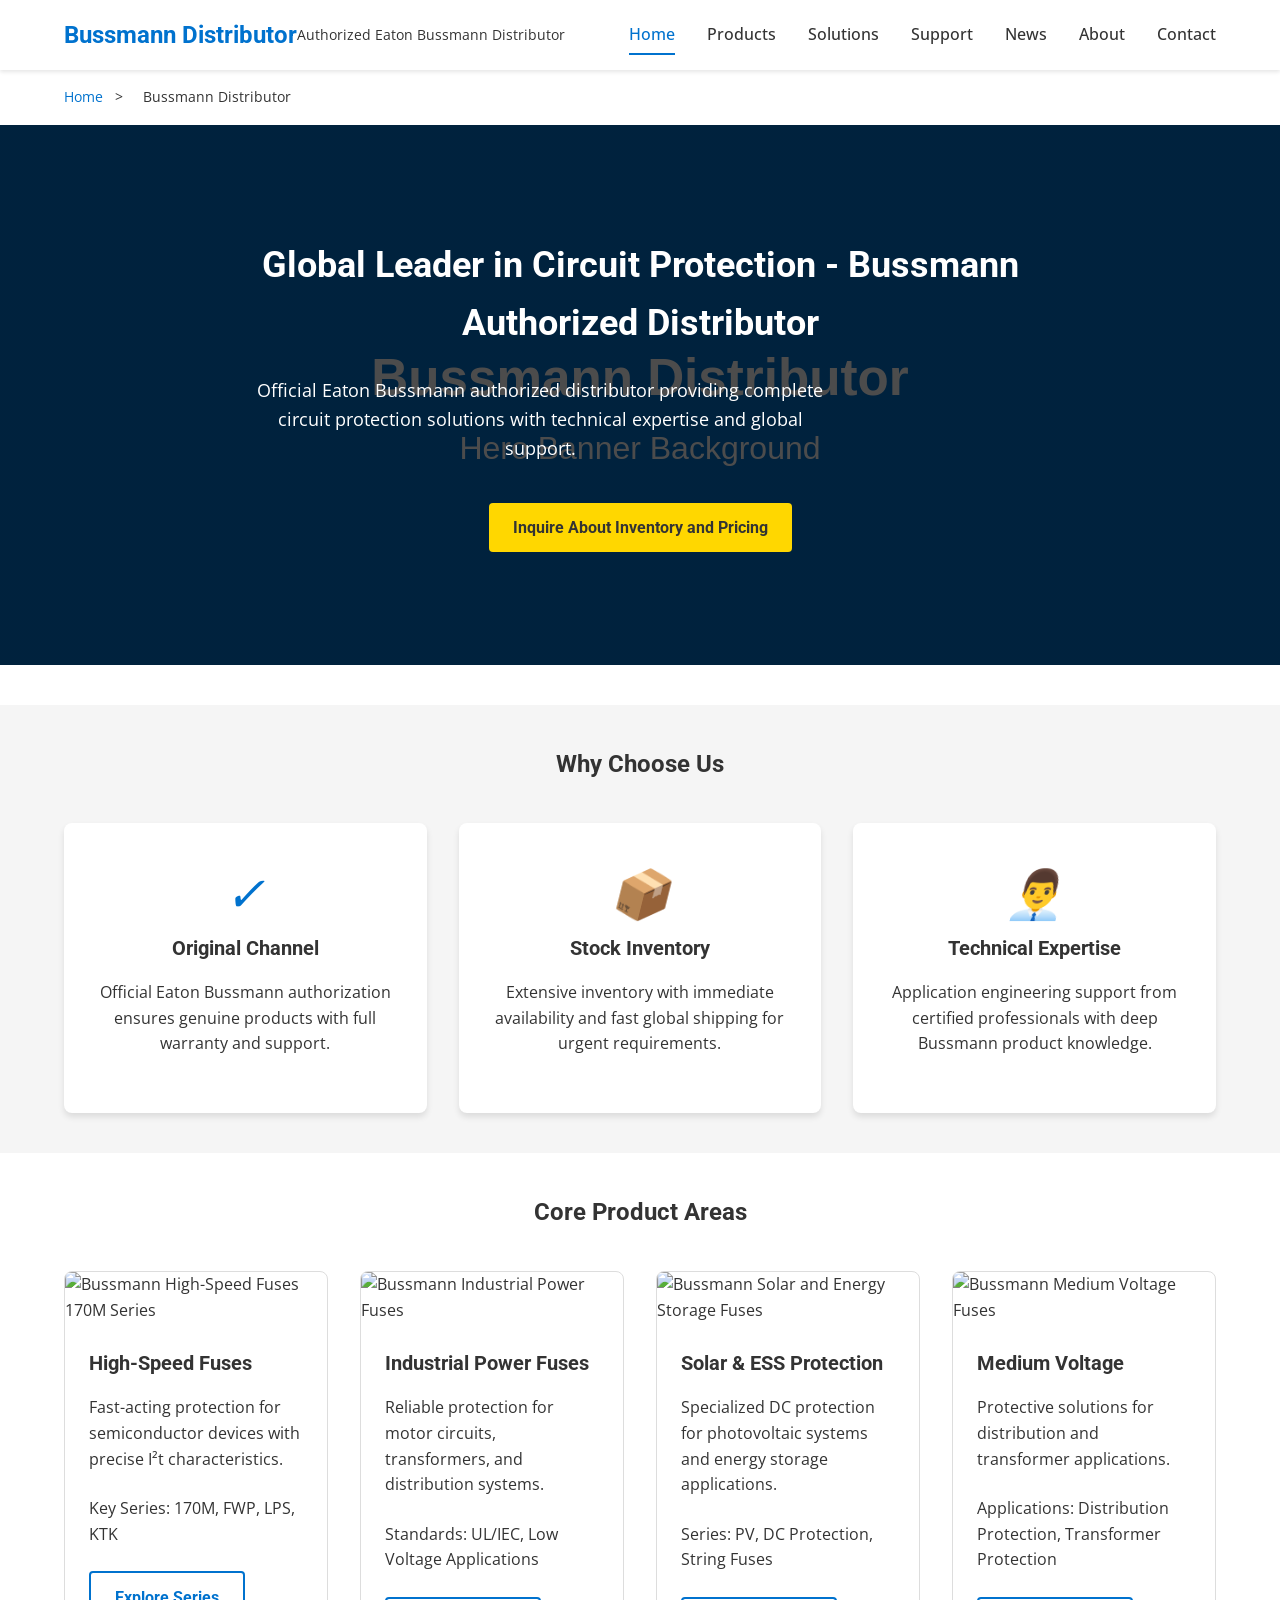
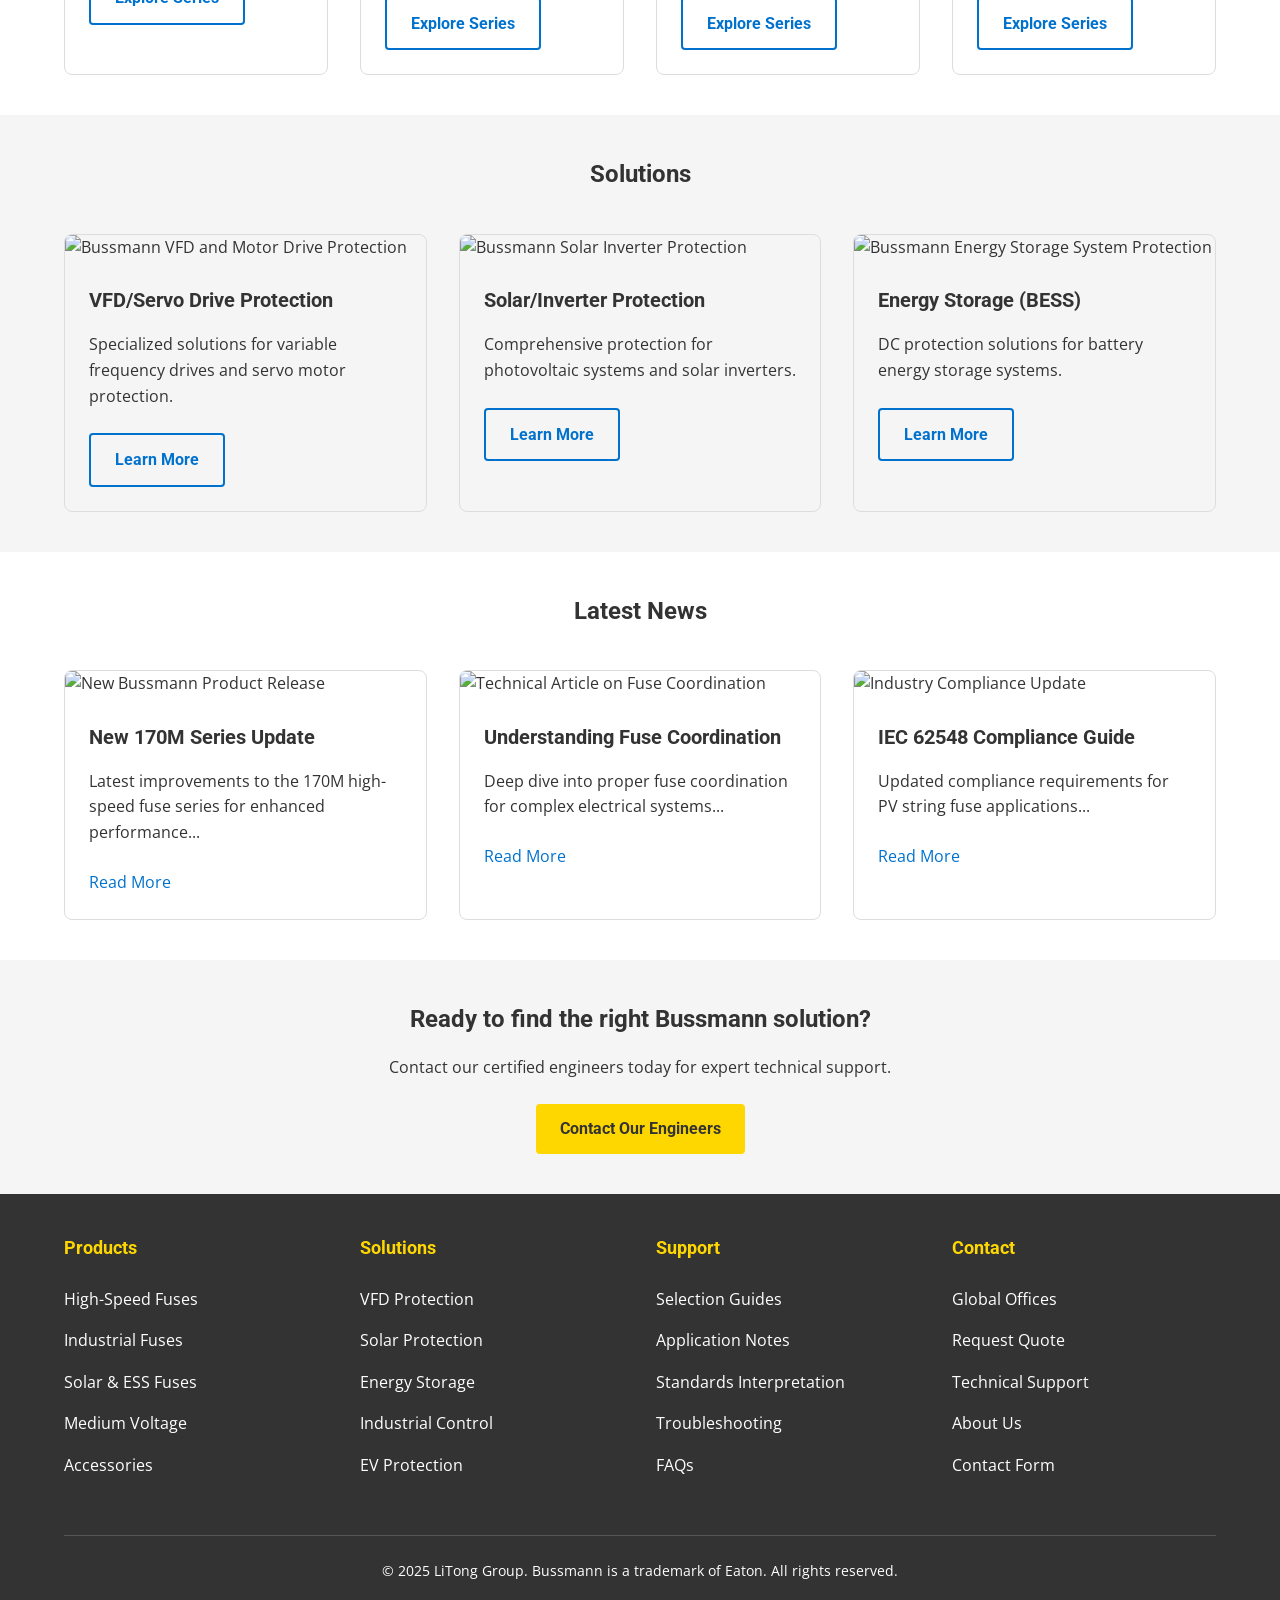
==== index.html @ 4d7b81b7 "Initial commit: Upload Bussmann fuse and circuit protection distributor website source files" ====
<!DOCTYPE html>
<html lang="en">
<head>
    <meta charset="UTF-8">
    <meta name="viewport" content="width=device-width, initial-scale=1.0">
    <title>Bussmann Distributor | Eaton Bussmann Authorized Agent | Circuit Protection Experts</title>
    <meta name="description" content="Official Eaton Bussmann authorized distributor. Full range of fuses, technical support, and application expertise. Global shipping available.">
    <meta name="keywords" content="bussmann distributor, Bussmann agent, Bussmann fuse distributor, Eaton Bussmann distributor, circuit protection">
    
    <!-- Schema Markup -->
    <script type="application/ld+json">
    {
      "@context": "https://schema.org",
      "@type": "Organization",
      "name": "LiTong Group",
      "alternateName": "Bussmann Distributor",
      "url": "https://bussmann.elec-distributor.com",
      "logo": "https://bussmann.elec-distributor.com/images/logo.png",
      "description": "Authorized Eaton Bussmann distributor specializing in circuit protection solutions",
      "email": "info@elec-distributor.com",
      "contactPoint": [{
        "@type": "ContactPoint",
        "telephone": "+852 12345678",
        "contactType": "customer service",
        "areaServed": "Worldwide",
        "availableLanguage": ["English"]
      }],
      "sameAs": [
        "https://www.linkedin.com/company/litong-group",
        "https://www.eaton.com"
      ],
      "address": [
        {
          "@type": "PostalAddress",
          "streetAddress": "5/F, Green 18, 7 Science Park East Avenue",
          "addressLocality": "Hong Kong Science Park, Shatin",
          "addressRegion": "HK",
          "postalCode": "",
          "addressCountry": "HK"
        }
      ],
      "foundingDate": "2005",
      "knowsAbout": ["circuit protection", "fuses", "electrical safety", "industrial automation", "energy storage", "solar inverters", "VFD protection"],
      "hasCredential": {
        "@type": "EducationalOccupationalCredential",
        "credentialCategory": "Eaton Bussmann Authorized Distributor",
        "recognizedBy": "Eaton Corporation"
      }
    }
    </script>
    
    <!-- Open Graph Tags -->
    <meta property="og:title" content="Bussmann Distributor | Eaton Bussmann Authorized Agent | Circuit Protection Experts">
    <meta property="og:description" content="Official Eaton Bussmann authorized distributor. Full range of fuses, technical support, and application expertise. Global shipping available.">
    <meta property="og:type" content="website">
    <meta property="og:url" content="https://bussmann.elec-distributor.com">
    <meta property="og:image" content="https://bussmann.elec-distributor.com/images/og-image.jpg">
    
    <!-- Twitter Card -->
    <meta name="twitter:card" content="summary_large_image">
    <meta name="twitter:title" content="Bussmann Distributor | Eaton Bussmann Authorized Agent">
    <meta name="twitter:description" content="Official Eaton Bussmann authorized distributor. Full range of fuses, technical support, and application expertise.">
    
    <!-- Favicon -->
    <link rel="icon" type="image/x-icon" href="/favicon.ico">
    
    <!-- CSS -->
    <link rel="stylesheet" href="css/style.css">
    
    <!-- Google Fonts -->
    <link href="https://fonts.googleapis.com/css2?family=Roboto:wght@400;500;700&family=Open+Sans:wght@400;600&display=swap" rel="stylesheet">
</head>
<body>
    <!-- Header Section -->
    <header>
        <div class="container header-container">
            <div class="logo">
                <h1>Bussmann Distributor</h1>
                <span>Authorized Eaton Bussmann Distributor</span>
            </div>
            
            <button class="hamburger" id="menuToggle">
                <span></span>
                <span></span>
                <span></span>
            </button>
            
            <nav id="mainNav">
                <ul>
                    <li><a href="index.html" class="active">Home</a></li>
                    <li><a href="products/index.html">Products</a></li>
                    <li><a href="solutions/index.html">Solutions</a></li>
                    <li><a href="support/index.html">Support</a></li>
                    <li><a href="news/index.html">News</a></li>
                    <li><a href="about/index.html">About</a></li>
                    <li><a href="contact/index.html">Contact</a></li>
                </ul>
            </nav>
        </div>
    </header>

    <!-- Breadcrumb Navigation -->
    <div class="container">
        <div class="breadcrumb">
            <a href="index.html">Home</a> <span>&gt;</span> <span>Bussmann Distributor</span>
        </div>
    </div>

    <!-- Hero Banner Section -->
    <section class="hero">
        <div class="hero-content">
            <h2>Global Leader in Circuit Protection - Bussmann Authorized Distributor</h2>
            <p>Official Eaton Bussmann authorized distributor providing complete circuit protection solutions with technical expertise and global support.</p>
            <a href="contact/index.html" class="btn btn-primary">Inquire About Inventory and Pricing</a>
        </div>
    </section>

    <!-- Core Advantages Section -->
    <section class="core-advantages">
        <div class="container">
            <h2 class="text-center mb-4">Why Choose Us</h2>
            <div class="advantages-grid">
                <div class="advantage-card">
                    <i>✓</i>
                    <h3>Original Channel</h3>
                    <p>Official Eaton Bussmann authorization ensures genuine products with full warranty and support.</p>
                </div>
                
                <div class="advantage-card">
                    <i>📦</i>
                    <h3>Stock Inventory</h3>
                    <p>Extensive inventory with immediate availability and fast global shipping for urgent requirements.</p>
                </div>
                
                <div class="advantage-card">
                    <i>👨‍💼</i>
                    <h3>Technical Expertise</h3>
                    <p>Application engineering support from certified professionals with deep Bussmann product knowledge.</p>
                </div>
            </div>
        </div>
    </section>

    <!-- Core Product Areas Section -->
    <section class="product-areas">
        <div class="container">
            <h2 class="text-center mb-4">Core Product Areas</h2>
            <div class="product-grid">
                <div class="product-card">
                    <img src="images/high-speed-fuses.jpg" alt="Bussmann High-Speed Fuses 170M Series">
                    <div class="product-card-content">
                        <h3>High-Speed Fuses</h3>
                        <p>Fast-acting protection for semiconductor devices with precise I²t characteristics.</p>
                        <p>Key Series: 170M, FWP, LPS, KTK</p>
                        <a href="products/high-speed-fuses/index.html" class="btn btn-secondary">Explore Series</a>
                    </div>
                </div>
                
                <div class="product-card">
                    <img src="images/industrial-fuses.jpg" alt="Bussmann Industrial Power Fuses">
                    <div class="product-card-content">
                        <h3>Industrial Power Fuses</h3>
                        <p>Reliable protection for motor circuits, transformers, and distribution systems.</p>
                        <p>Standards: UL/IEC, Low Voltage Applications</p>
                        <a href="products/industrial-fuses/index.html" class="btn btn-secondary">Explore Series</a>
                    </div>
                </div>
                
                <div class="product-card">
                    <img src="images/solar-fuses.jpg" alt="Bussmann Solar and Energy Storage Fuses">
                    <div class="product-card-content">
                        <h3>Solar & ESS Protection</h3>
                        <p>Specialized DC protection for photovoltaic systems and energy storage applications.</p>
                        <p>Series: PV, DC Protection, String Fuses</p>
                        <a href="products/solar-ess/index.html" class="btn btn-secondary">Explore Series</a>
                    </div>
                </div>
                
                <div class="product-card">
                    <img src="images/medium-voltage.jpg" alt="Bussmann Medium Voltage Fuses">
                    <div class="product-card-content">
                        <h3>Medium Voltage</h3>
                        <p>Protective solutions for distribution and transformer applications.</p>
                        <p>Applications: Distribution Protection, Transformer Protection</p>
                        <a href="products/medium-voltage/index.html" class="btn btn-secondary">Explore Series</a>
                    </div>
                </div>
            </div>
        </div>
    </section>

    <!-- Solutions Overview -->
    <section class="solutions-section">
        <div class="container">
            <h2 class="text-center mb-4">Solutions</h2>
            <div class="solutions-grid">
                <div class="product-card">
                    <img src="images/vfd-protection.jpg" alt="Bussmann VFD and Motor Drive Protection">
                    <div class="product-card-content">
                        <h3>VFD/Servo Drive Protection</h3>
                        <p>Specialized solutions for variable frequency drives and servo motor protection.</p>
                        <a href="solutions/vfd-protection/index.html" class="btn btn-secondary">Learn More</a>
                    </div>
                </div>
                
                <div class="product-card">
                    <img src="images/solar-inverter.jpg" alt="Bussmann Solar Inverter Protection">
                    <div class="product-card-content">
                        <h3>Solar/Inverter Protection</h3>
                        <p>Comprehensive protection for photovoltaic systems and solar inverters.</p>
                        <a href="solutions/solar-protection/index.html" class="btn btn-secondary">Learn More</a>
                    </div>
                </div>
                
                <div class="product-card">
                    <img src="images/energy-storage.jpg" alt="Bussmann Energy Storage System Protection">
                    <div class="product-card-content">
                        <h3>Energy Storage (BESS)</h3>
                        <p>DC protection solutions for battery energy storage systems.</p>
                        <a href="solutions/bess-protection/index.html" class="btn btn-secondary">Learn More</a>
                    </div>
                </div>
            </div>
        </div>
    </section>

    <!-- Latest News Section -->
    <section class="news-section">
        <div class="container">
            <h2 class="text-center mb-4">Latest News</h2>
            <div class="news-grid">
                <div class="news-card">
                    <img src="images/new-product-release.jpg" alt="New Bussmann Product Release">
                    <div class="news-content">
                        <h3>New 170M Series Update</h3>
                        <p>Latest improvements to the 170M high-speed fuse series for enhanced performance...</p>
                        <a href="news/new-170m-series.html">Read More</a>
                    </div>
                </div>
                
                <div class="news-card">
                    <img src="images/technical-article.jpg" alt="Technical Article on Fuse Coordination">
                    <div class="news-content">
                        <h3>Understanding Fuse Coordination</h3>
                        <p>Deep dive into proper fuse coordination for complex electrical systems...</p>
                        <a href="news/fuse-coordination-guide.html">Read More</a>
                    </div>
                </div>
                
                <div class="news-card">
                    <img src="images/industry-compliance.jpg" alt="Industry Compliance Update">
                    <div class="news-content">
                        <h3>IEC 62548 Compliance Guide</h3>
                        <p>Updated compliance requirements for PV string fuse applications...</p>
                        <a href="news/iec-62548-compliance.html">Read More</a>
                    </div>
                </div>
            </div>
        </div>
    </section>

    <!-- Footer CTA Section -->
    <section class="core-advantages">
        <div class="container text-center">
            <h2>Ready to find the right Bussmann solution?</h2>
            <p>Contact our certified engineers today for expert technical support.</p>
            <a href="contact/index.html" class="btn btn-primary">Contact Our Engineers</a>
        </div>
    </section>

    <!-- Footer -->
    <footer>
        <div class="container">
            <div class="footer-grid">
                <div class="footer-column">
                    <h4>Products</h4>
                    <ul>
                        <li><a href="products/high-speed-fuses/index.html">High-Speed Fuses</a></li>
                        <li><a href="products/industrial-fuses/index.html">Industrial Fuses</a></li>
                        <li><a href="products/solar-ess/index.html">Solar & ESS Fuses</a></li>
                        <li><a href="products/medium-voltage/index.html">Medium Voltage</a></li>
                        <li><a href="products/accessories/index.html">Accessories</a></li>
                    </ul>
                </div>
                
                <div class="footer-column">
                    <h4>Solutions</h4>
                    <ul>
                        <li><a href="solutions/vfd-protection/index.html">VFD Protection</a></li>
                        <li><a href="solutions/solar-protection/index.html">Solar Protection</a></li>
                        <li><a href="solutions/bess-protection/index.html">Energy Storage</a></li>
                        <li><a href="solutions/industrial-control/index.html">Industrial Control</a></li>
                        <li><a href="solutions/ev-protection/index.html">EV Protection</a></li>
                    </ul>
                </div>
                
                <div class="footer-column">
                    <h4>Support</h4>
                    <ul>
                        <li><a href="support/selection-guides/index.html">Selection Guides</a></li>
                        <li><a href="support/application-notes/index.html">Application Notes</a></li>
                        <li><a href="support/standards-interp/index.html">Standards Interpretation</a></li>
                        <li><a href="support/troubleshooting/index.html">Troubleshooting</a></li>
                        <li><a href="support/faqs/index.html">FAQs</a></li>
                    </ul>
                </div>
                
                <div class="footer-column">
                    <h4>Contact</h4>
                    <ul>
                        <li><a href="contact/global-offices.html">Global Offices</a></li>
                        <li><a href="contact/request-quote.html">Request Quote</a></li>
                        <li><a href="contact/technical-support.html">Technical Support</a></li>
                        <li><a href="about/index.html">About Us</a></li>
                        <li><a href="contact/index.html">Contact Form</a></li>
                    </ul>
                </div>
            </div>
            
            <div class="footer-bottom">
                <p>&copy; 2025 LiTong Group. Bussmann is a trademark of Eaton. All rights reserved.</p>
            </div>
        </div>
    </footer>

    <!-- JavaScript for Mobile Menu -->
    <script>
        document.addEventListener('DOMContentLoaded', function() {
            const menuToggle = document.getElementById('menuToggle');
            const mainNav = document.getElementById('mainNav');
            
            menuToggle.addEventListener('click', function() {
                mainNav.classList.toggle('active');
            });
        });
    </script>
</body>
</html>
---- css/style.css ----
/* Bussmann Distributor Website - Main Styles */
/* Based on UX/UI Design Guidelines */

/* CSS Reset/Normalize */
* {
  margin: 0;
  padding: 0;
  box-sizing: border-box;
}

/* Variables for color palette */
:root {
  --primary-blue: #0072CE;
  --secondary-black: #000000;
  --accent-yellow: #FFD700;
  --neutral-gray: #F5F5F5;
  --dark-gray: #333333;
  --success-green: #4CAF50;
  --error-red: #F44336;
  --white: #FFFFFF;
  
  /* Typography */
  --font-primary: 'Roboto', Arial, sans-serif;
  --font-secondary: 'Open Sans', Arial, sans-serif;
  --font-mono: 'Courier New', monospace;
  
  /* Spacing */
  --base-unit: 8px;
  --spacing-xs: calc(var(--base-unit) * 1); /* 8px */
  --spacing-sm: calc(var(--base-unit) * 2); /* 16px */
  --spacing-md: calc(var(--base-unit) * 3); /* 24px */
  --spacing-lg: calc(var(--base-unit) * 4); /* 32px */
  --spacing-xl: calc(var(--base-unit) * 5); /* 40px */
  --spacing-xxl: calc(var(--base-unit) * 6); /* 48px */
  
  /* Breakpoints */
  --mobile-max: 767px;
  --tablet-min: 768px;
  --tablet-max: 1023px;
  --desktop-min: 1024px;
}

/* Typography Styles */
body {
  font-family: var(--font-secondary);
  font-size: 16px;
  line-height: 1.6;
  color: var(--dark-gray);
  background-color: var(--white);
}

h1 {
  font-family: var(--font-primary);
  font-size: 32px;
  font-weight: bold;
  margin-bottom: var(--spacing-md);
}

h2 {
  font-family: var(--font-primary);
  font-size: 24px;
  font-weight: bold;
  margin-bottom: var(--spacing-sm);
}

h3 {
  font-family: var(--font-primary);
  font-size: 20px;
  font-weight: bold;
  margin-bottom: var(--spacing-sm);
}

h4 {
  font-family: var(--font-primary);
  font-size: 18px;
  font-weight: bold;
  margin-bottom: var(--spacing-sm);
}

p {
  margin-bottom: var(--spacing-md);
}

a {
  color: var(--primary-blue);
  text-decoration: none;
}

a:hover {
  text-decoration: underline;
}

/* Layout Styles */
.container {
  max-width: 1200px;
  margin: 0 auto;
  padding: 0 var(--spacing-md);
}

.grid {
  display: grid;
  gap: var(--spacing-md);
}

/* Header Styles */
header {
  background-color: var(--white);
  box-shadow: 0 2px 4px rgba(0,0,0,0.1);
  position: sticky;
  top: 0;
  z-index: 1000;
}

.header-container {
  display: flex;
  justify-content: space-between;
  align-items: center;
  padding: var(--spacing-sm) var(--spacing-md);
}

.logo {
  display: flex;
  align-items: center;
}

.logo h1 {
  font-size: 24px;
  margin: 0;
  color: var(--primary-blue);
}

.logo span {
  font-size: 14px;
  color: var(--dark-gray);
  display: block;
}

/* Navigation Styles */
nav ul {
  display: flex;
  list-style: none;
}

nav ul li {
  margin-left: var(--spacing-lg);
}

nav ul li a {
  color: var(--dark-gray);
  font-weight: 500;
  position: relative;
}

nav ul li a:hover {
  color: var(--primary-blue);
}

nav ul li a.active {
  color: var(--primary-blue);
}

nav ul li a.active:after {
  content: '';
  position: absolute;
  bottom: -10px;
  left: 0;
  width: 100%;
  height: 2px;
  background-color: var(--primary-blue);
}

/* Mobile menu */
.hamburger {
  display: none;
  flex-direction: column;
  cursor: pointer;
}

.hamburger span {
  width: 25px;
  height: 3px;
  background-color: var(--dark-gray);
  margin: 3px 0;
  transition: 0.3s;
}

/* Hero Banner Styles */
.hero {
  background: linear-gradient(rgba(0, 0, 0, 0.7), rgba(0, 0, 0, 0.7)), url('../images/hero-background.svg') center/cover no-repeat;
  height: 60vh;
  display: flex;
  align-items: center;
  justify-content: center;
  text-align: center;
  color: var(--white);
  margin-bottom: var(--spacing-xl);
}

.hero-content h2 {
  font-size: 36px;
  margin-bottom: var(--spacing-md);
  max-width: 800px;
}

.hero-content p {
  font-size: 18px;
  margin-bottom: var(--spacing-xl);
  max-width: 600px;
}

/* Button Styles */
.btn {
  display: inline-block;
  padding: 12px 24px;
  border-radius: 4px;
  text-decoration: none;
  font-weight: bold;
  cursor: pointer;
  transition: all 0.3s ease;
  border: none;
  font-family: var(--font-primary);
}

.btn-primary {
  background-color: var(--accent-yellow);
  color: var(--dark-gray);
}

.btn-primary:hover {
  background-color: #e6c200;
  transform: translateY(-2px);
  box-shadow: 0 4px 8px rgba(0,0,0,0.2);
}

.btn-secondary {
  background-color: transparent;
  border: 2px solid var(--primary-blue);
  color: var(--primary-blue);
}

.btn-secondary:hover {
  background-color: var(--primary-blue);
  color: var(--white);
}

/* Core Advantages Section */
.core-advantages {
  padding: var(--spacing-xl) 0;
  background-color: var(--neutral-gray);
}

.advantages-grid {
  display: grid;
  grid-template-columns: repeat(auto-fit, minmax(300px, 1fr));
  gap: var(--spacing-lg);
}

.advantage-card {
  text-align: center;
  padding: var(--spacing-lg);
  background: var(--white);
  border-radius: 8px;
  box-shadow: 0 4px 6px rgba(0,0,0,0.1);
  transition: transform 0.3s ease;
}

.advantage-card:hover {
  transform: translateY(-5px);
}

.advantage-card i {
  font-size: 48px;
  color: var(--primary-blue);
  margin-bottom: var(--spacing-md);
}

.advantage-card h3 {
  margin-bottom: var(--spacing-sm);
}

/* Product Areas Section */
.product-areas {
  padding: var(--spacing-xl) 0;
}

.product-grid {
  display: grid;
  grid-template-columns: repeat(auto-fit, minmax(250px, 1fr));
  gap: var(--spacing-lg);
}

.product-card {
  border: 1px solid #ddd;
  border-radius: 8px;
  overflow: hidden;
  transition: transform 0.3s ease, box-shadow 0.3s ease;
}

.product-card:hover {
  transform: translateY(-5px);
  box-shadow: 0 8px 16px rgba(0,0,0,0.1);
}

.product-card img {
  width: 100%;
  height: 180px;
  object-fit: cover;
}

.product-card-content {
  padding: var(--spacing-md);
}

.product-card h3 {
  margin-bottom: var(--spacing-sm);
}

/* Solutions Overview */
.solutions-section {
  padding: var(--spacing-xl) 0;
  background-color: var(--neutral-gray);
}

.solutions-grid {
  display: grid;
  grid-template-columns: repeat(auto-fit, minmax(300px, 1fr));
  gap: var(--spacing-lg);
}

/* News Section */
.news-section {
  padding: var(--spacing-xl) 0;
}

.news-grid {
  display: grid;
  grid-template-columns: repeat(auto-fit, minmax(300px, 1fr));
  gap: var(--spacing-lg);
}

.news-card {
  border: 1px solid #ddd;
  border-radius: 8px;
  overflow: hidden;
}

.news-card img {
  width: 100%;
  height: 160px;
  object-fit: cover;
}

.news-content {
  padding: var(--spacing-md);
}

/* Footer Styles */
footer {
  background-color: var(--dark-gray);
  color: var(--white);
  padding: var(--spacing-xl) 0 var(--spacing-md);
}

.footer-grid {
  display: grid;
  grid-template-columns: repeat(auto-fit, minmax(200px, 1fr));
  gap: var(--spacing-lg);
  margin-bottom: var(--spacing-xl);
}

.footer-column h4 {
  color: var(--accent-yellow);
  margin-bottom: var(--spacing-md);
}

.footer-column ul {
  list-style: none;
}

.footer-column ul li {
  margin-bottom: var(--spacing-sm);
}

.footer-column ul li a {
  color: var(--white);
}

.footer-column ul li a:hover {
  color: var(--accent-yellow);
}

.footer-bottom {
  text-align: center;
  padding-top: var(--spacing-md);
  border-top: 1px solid #555;
  font-size: 14px;
}

/* Form Styles */
.form-group {
  margin-bottom: var(--spacing-md);
}

.form-group label {
  display: block;
  margin-bottom: var(--spacing-xs);
  font-weight: bold;
}

.form-group input,
.form-group select,
.form-group textarea {
  width: 100%;
  padding: 12px;
  border: 1px solid #ccc;
  border-radius: 4px;
  font-family: var(--font-secondary);
  font-size: 16px;
}

.form-group input:focus,
.form-group select:focus,
.form-group textarea:focus {
  outline: none;
  border-color: var(--primary-blue);
  box-shadow: 0 0 0 2px rgba(0, 114, 206, 0.2);
}

/* Table Styles for Product Specifications */
.data-table {
  width: 100%;
  border-collapse: collapse;
  margin: var(--spacing-md) 0;
  font-size: 14px;
}

.data-table th,
.data-table td {
  padding: 12px;
  text-align: left;
  border-bottom: 1px solid #ddd;
}

.data-table th {
  background-color: var(--primary-blue);
  color: var(--white);
  font-weight: bold;
}

.data-table tr:nth-child(even) {
  background-color: #f9f9f9;
}

.data-table tr:hover {
  background-color: #f0f8ff;
}

/* Responsive Design */
@media (max-width: 768px) {
  .header-container {
    flex-wrap: wrap;
  }
  
  nav {
    display: none;
    width: 100%;
    margin-top: var(--spacing-md);
  }
  
  nav.active {
    display: block;
  }
  
  nav ul {
    flex-direction: column;
  }
  
  nav ul li {
    margin: 10px 0;
  }
  
  .hamburger {
    display: flex;
  }
  
  .hero-content h2 {
    font-size: 28px;
  }
  
  .hero-content p {
    font-size: 16px;
  }
  
  h1 {
    font-size: 28px;
  }
  
  h2 {
    font-size: 22px;
  }
  
  h3 {
    font-size: 18px;
  }
  
  .container {
    padding: 0 var(--spacing-sm);
  }
}

/* Utility Classes */
.text-center {
  text-align: center;
}

.mb-0 {
  margin-bottom: 0;
}

.mt-1 {
  margin-top: var(--spacing-sm);
}

.mb-1 {
  margin-bottom: var(--spacing-sm);
}

.mt-2 {
  margin-top: var(--spacing-md);
}

.mb-2 {
  margin-bottom: var(--spacing-md);
}

.mt-3 {
  margin-top: var(--spacing-lg);
}

.mb-3 {
  margin-bottom: var(--spacing-lg);
}

.mt-4 {
  margin-top: var(--spacing-xl);
}

.mb-4 {
  margin-bottom: var(--spacing-xl);
}

/* Breadcrumb Styles */
.breadcrumb {
  padding: var(--spacing-sm) 0;
  font-size: 14px;
  color: var(--dark-gray);
}

.breadcrumb a {
  color: var(--primary-blue);
}

.breadcrumb span {
  margin: 0 var(--spacing-xs);
}

/* Product Filter Styles */
.filters {
  background: var(--neutral-gray);
  padding: var(--spacing-md);
  border-radius: 8px;
  margin-bottom: var(--spacing-lg);
}

.filter-group {
  margin-bottom: var(--spacing-md);
}

.filter-group label {
  display: block;
  margin-bottom: var(--spacing-xs);
  font-weight: bold;
}

.filter-group input,
.filter-group select {
  width: 100%;
  padding: 8px;
  border: 1px solid #ccc;
  border-radius: 4px;
}
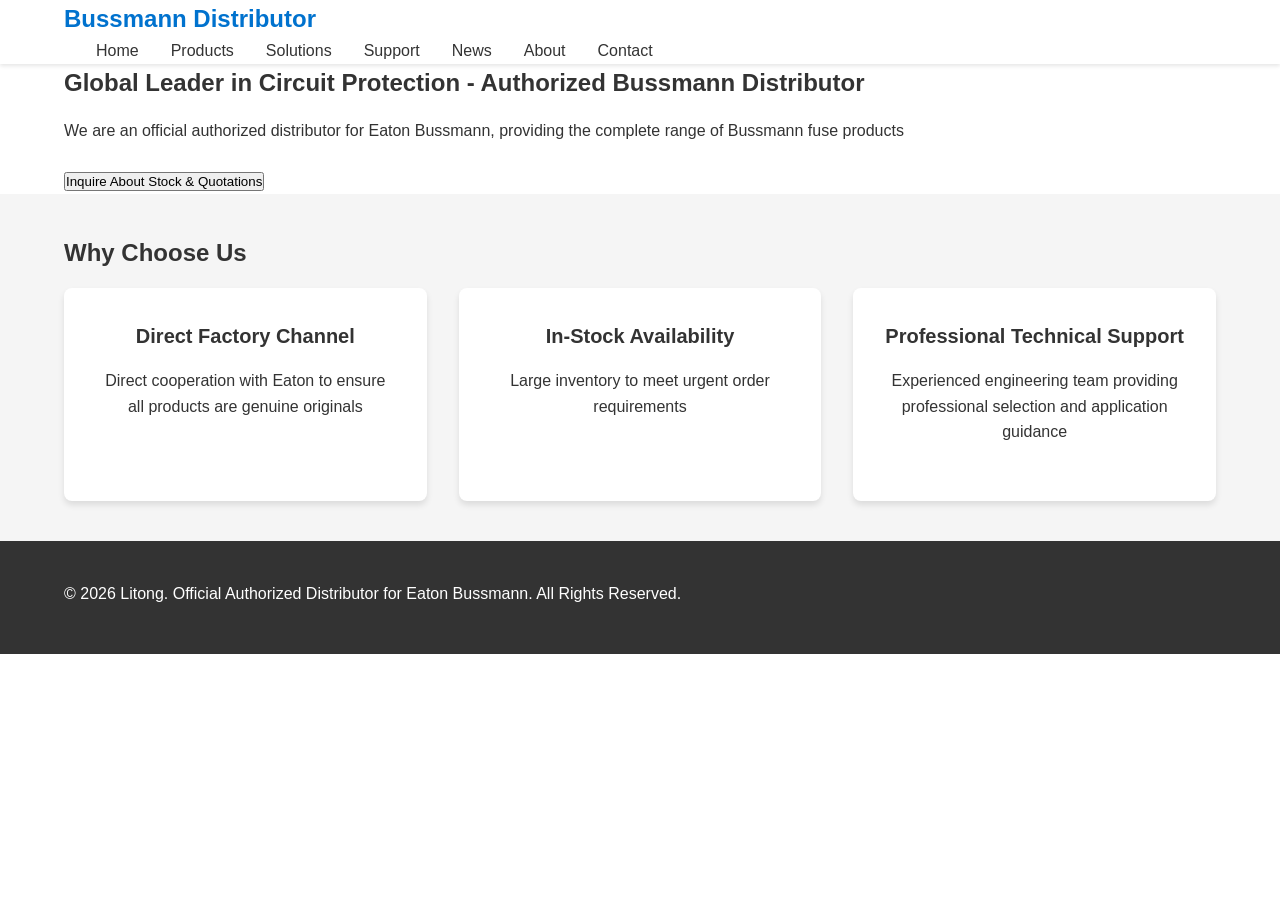
==== commit 4167c5db: "Update main HTML files for Bussmann website" ====
--- a/index.html
+++ b/index.html
@@ -3,336 +3,64 @@
 <head>
     <meta charset="UTF-8">
     <meta name="viewport" content="width=device-width, initial-scale=1.0">
-    <title>Bussmann Distributor | Eaton Bussmann Authorized Agent | Circuit Protection Experts</title>
-    <meta name="description" content="Official Eaton Bussmann authorized distributor. Full range of fuses, technical support, and application expertise. Global shipping available.">
-    <meta name="keywords" content="bussmann distributor, Bussmann agent, Bussmann fuse distributor, Eaton Bussmann distributor, circuit protection">
-    
-    <!-- Schema Markup -->
-    <script type="application/ld+json">
-    {
-      "@context": "https://schema.org",
-      "@type": "Organization",
-      "name": "LiTong Group",
-      "alternateName": "Bussmann Distributor",
-      "url": "https://bussmann.elec-distributor.com",
-      "logo": "https://bussmann.elec-distributor.com/images/logo.png",
-      "description": "Authorized Eaton Bussmann distributor specializing in circuit protection solutions",
-      "email": "info@elec-distributor.com",
-      "contactPoint": [{
-        "@type": "ContactPoint",
-        "telephone": "+852 12345678",
-        "contactType": "customer service",
-        "areaServed": "Worldwide",
-        "availableLanguage": ["English"]
-      }],
-      "sameAs": [
-        "https://www.linkedin.com/company/litong-group",
-        "https://www.eaton.com"
-      ],
-      "address": [
-        {
-          "@type": "PostalAddress",
-          "streetAddress": "5/F, Green 18, 7 Science Park East Avenue",
-          "addressLocality": "Hong Kong Science Park, Shatin",
-          "addressRegion": "HK",
-          "postalCode": "",
-          "addressCountry": "HK"
-        }
-      ],
-      "foundingDate": "2005",
-      "knowsAbout": ["circuit protection", "fuses", "electrical safety", "industrial automation", "energy storage", "solar inverters", "VFD protection"],
-      "hasCredential": {
-        "@type": "EducationalOccupationalCredential",
-        "credentialCategory": "Eaton Bussmann Authorized Distributor",
-        "recognizedBy": "Eaton Corporation"
-      }
-    }
-    </script>
-    
-    <!-- Open Graph Tags -->
-    <meta property="og:title" content="Bussmann Distributor | Eaton Bussmann Authorized Agent | Circuit Protection Experts">
-    <meta property="og:description" content="Official Eaton Bussmann authorized distributor. Full range of fuses, technical support, and application expertise. Global shipping available.">
-    <meta property="og:type" content="website">
-    <meta property="og:url" content="https://bussmann.elec-distributor.com">
-    <meta property="og:image" content="https://bussmann.elec-distributor.com/images/og-image.jpg">
-    
-    <!-- Twitter Card -->
-    <meta name="twitter:card" content="summary_large_image">
-    <meta name="twitter:title" content="Bussmann Distributor | Eaton Bussmann Authorized Agent">
-    <meta name="twitter:description" content="Official Eaton Bussmann authorized distributor. Full range of fuses, technical support, and application expertise.">
-    
-    <!-- Favicon -->
-    <link rel="icon" type="image/x-icon" href="/favicon.ico">
-    
-    <!-- CSS -->
-    <link rel="stylesheet" href="css/style.css">
-    
-    <!-- Google Fonts -->
-    <link href="https://fonts.googleapis.com/css2?family=Roboto:wght@400;500;700&family=Open+Sans:wght@400;600&display=swap" rel="stylesheet">
+    <title>Bussmann Distributor - Authorized Eaton Bussmann Fuse Distributor</title>
+    <meta name="description" content="We are an official authorized distributor for Eaton Bussmann, providing the full range of Bussmann fuses, high-speed fuses (170M series), holders, and surge protectors.">
+    <meta name="keywords" content="bussmann distributor, Bussmann fuses, Eaton Bussmann distributor, 170M series">
+    <link rel="stylesheet" href="./css/style.css">
+    <link rel="icon" href="./images/favicon.svg" type="image/svg+xml">
 </head>
 <body>
-    <!-- Header Section -->
-    <header>
-        <div class="container header-container">
+    <header class="header">
+        <div class="container">
             <div class="logo">
                 <h1>Bussmann Distributor</h1>
-                <span>Authorized Eaton Bussmann Distributor</span>
             </div>
-            
-            <button class="hamburger" id="menuToggle">
-                <span></span>
-                <span></span>
-                <span></span>
-            </button>
-            
-            <nav id="mainNav">
+            <nav class="navbar">
                 <ul>
-                    <li><a href="index.html" class="active">Home</a></li>
-                    <li><a href="products/index.html">Products</a></li>
-                    <li><a href="solutions/index.html">Solutions</a></li>
-                    <li><a href="support/index.html">Support</a></li>
-                    <li><a href="news/index.html">News</a></li>
-                    <li><a href="about/index.html">About</a></li>
-                    <li><a href="contact/index.html">Contact</a></li>
+                    <li><a href="./index.html">Home</a></li>
+                    <li><a href="./products/index.html">Products</a></li>
+                    <li><a href="./solutions/index.html">Solutions</a></li>
+                    <li><a href="./support/index.html">Support</a></li>
+                    <li><a href="./news/index.html">News</a></li>
+                    <li><a href="./about/index.html">About</a></li>
+                    <li><a href="./contact/index.html">Contact</a></li>
                 </ul>
             </nav>
         </div>
     </header>
-
-    <!-- Breadcrumb Navigation -->
-    <div class="container">
-        <div class="breadcrumb">
-            <a href="index.html">Home</a> <span>&gt;</span> <span>Bussmann Distributor</span>
-        </div>
-    </div>
-
-    <!-- Hero Banner Section -->
-    <section class="hero">
-        <div class="hero-content">
-            <h2>Global Leader in Circuit Protection - Bussmann Authorized Distributor</h2>
-            <p>Official Eaton Bussmann authorized distributor providing complete circuit protection solutions with technical expertise and global support.</p>
-            <a href="contact/index.html" class="btn btn-primary">Inquire About Inventory and Pricing</a>
-        </div>
-    </section>
-
-    <!-- Core Advantages Section -->
-    <section class="core-advantages">
-        <div class="container">
-            <h2 class="text-center mb-4">Why Choose Us</h2>
-            <div class="advantages-grid">
-                <div class="advantage-card">
-                    <i>✓</i>
-                    <h3>Original Channel</h3>
-                    <p>Official Eaton Bussmann authorization ensures genuine products with full warranty and support.</p>
-                </div>
-                
-                <div class="advantage-card">
-                    <i>📦</i>
-                    <h3>Stock Inventory</h3>
-                    <p>Extensive inventory with immediate availability and fast global shipping for urgent requirements.</p>
-                </div>
-                
-                <div class="advantage-card">
-                    <i>👨‍💼</i>
-                    <h3>Technical Expertise</h3>
-                    <p>Application engineering support from certified professionals with deep Bussmann product knowledge.</p>
-                </div>
+    <main>
+        <section class="hero-banner">
+            <div class="container">
+                <h2>Global Leader in Circuit Protection - Authorized Bussmann Distributor</h2>
+                <p>We are an official authorized distributor for Eaton Bussmann, providing the complete range of Bussmann fuse products</p>
+                <button class="cta-button">Inquire About Stock & Quotations</button>
             </div>
-        </div>
-    </section>
-
-    <!-- Core Product Areas Section -->
-    <section class="product-areas">
-        <div class="container">
-            <h2 class="text-center mb-4">Core Product Areas</h2>
-            <div class="product-grid">
-                <div class="product-card">
-                    <img src="images/high-speed-fuses.jpg" alt="Bussmann High-Speed Fuses 170M Series">
-                    <div class="product-card-content">
-                        <h3>High-Speed Fuses</h3>
-                        <p>Fast-acting protection for semiconductor devices with precise I²t characteristics.</p>
-                        <p>Key Series: 170M, FWP, LPS, KTK</p>
-                        <a href="products/high-speed-fuses/index.html" class="btn btn-secondary">Explore Series</a>
+        </section>
+        <section class="core-advantages">
+            <div class="container">
+                <h2>Why Choose Us</h2>
+                <div class="advantages-grid">
+                    <div class="advantage-card">
+                        <h3>Direct Factory Channel</h3>
+                        <p>Direct cooperation with Eaton to ensure all products are genuine originals</p>
                     </div>
-                </div>
-                
-                <div class="product-card">
-                    <img src="images/industrial-fuses.jpg" alt="Bussmann Industrial Power Fuses">
-                    <div class="product-card-content">
-                        <h3>Industrial Power Fuses</h3>
-                        <p>Reliable protection for motor circuits, transformers, and distribution systems.</p>
-                        <p>Standards: UL/IEC, Low Voltage Applications</p>
-                        <a href="products/industrial-fuses/index.html" class="btn btn-secondary">Explore Series</a>
+                    <div class="advantage-card">
+                        <h3>In-Stock Availability</h3>
+                        <p>Large inventory to meet urgent order requirements</p>
                     </div>
-                </div>
-                
-                <div class="product-card">
-                    <img src="images/solar-fuses.jpg" alt="Bussmann Solar and Energy Storage Fuses">
-                    <div class="product-card-content">
-                        <h3>Solar & ESS Protection</h3>
-                        <p>Specialized DC protection for photovoltaic systems and energy storage applications.</p>
-                        <p>Series: PV, DC Protection, String Fuses</p>
-                        <a href="products/solar-ess/index.html" class="btn btn-secondary">Explore Series</a>
-                    </div>
-                </div>
-                
-                <div class="product-card">
-                    <img src="images/medium-voltage.jpg" alt="Bussmann Medium Voltage Fuses">
-                    <div class="product-card-content">
-                        <h3>Medium Voltage</h3>
-                        <p>Protective solutions for distribution and transformer applications.</p>
-                        <p>Applications: Distribution Protection, Transformer Protection</p>
-                        <a href="products/medium-voltage/index.html" class="btn btn-secondary">Explore Series</a>
+                    <div class="advantage-card">
+                        <h3>Professional Technical Support</h3>
+                        <p>Experienced engineering team providing professional selection and application guidance</p>
                     </div>
                 </div>
             </div>
-        </div>
-    </section>
-
-    <!-- Solutions Overview -->
-    <section class="solutions-section">
+        </section>
+    </main>
+    <footer class="footer">
         <div class="container">
-            <h2 class="text-center mb-4">Solutions</h2>
-            <div class="solutions-grid">
-                <div class="product-card">
-                    <img src="images/vfd-protection.jpg" alt="Bussmann VFD and Motor Drive Protection">
-                    <div class="product-card-content">
-                        <h3>VFD/Servo Drive Protection</h3>
-                        <p>Specialized solutions for variable frequency drives and servo motor protection.</p>
-                        <a href="solutions/vfd-protection/index.html" class="btn btn-secondary">Learn More</a>
-                    </div>
-                </div>
-                
-                <div class="product-card">
-                    <img src="images/solar-inverter.jpg" alt="Bussmann Solar Inverter Protection">
-                    <div class="product-card-content">
-                        <h3>Solar/Inverter Protection</h3>
-                        <p>Comprehensive protection for photovoltaic systems and solar inverters.</p>
-                        <a href="solutions/solar-protection/index.html" class="btn btn-secondary">Learn More</a>
-                    </div>
-                </div>
-                
-                <div class="product-card">
-                    <img src="images/energy-storage.jpg" alt="Bussmann Energy Storage System Protection">
-                    <div class="product-card-content">
-                        <h3>Energy Storage (BESS)</h3>
-                        <p>DC protection solutions for battery energy storage systems.</p>
-                        <a href="solutions/bess-protection/index.html" class="btn btn-secondary">Learn More</a>
-                    </div>
-                </div>
-            </div>
-        </div>
-    </section>
-
-    <!-- Latest News Section -->
-    <section class="news-section">
-        <div class="container">
-            <h2 class="text-center mb-4">Latest News</h2>
-            <div class="news-grid">
-                <div class="news-card">
-                    <img src="images/new-product-release.jpg" alt="New Bussmann Product Release">
-                    <div class="news-content">
-                        <h3>New 170M Series Update</h3>
-                        <p>Latest improvements to the 170M high-speed fuse series for enhanced performance...</p>
-                        <a href="news/new-170m-series.html">Read More</a>
-                    </div>
-                </div>
-                
-                <div class="news-card">
-                    <img src="images/technical-article.jpg" alt="Technical Article on Fuse Coordination">
-                    <div class="news-content">
-                        <h3>Understanding Fuse Coordination</h3>
-                        <p>Deep dive into proper fuse coordination for complex electrical systems...</p>
-                        <a href="news/fuse-coordination-guide.html">Read More</a>
-                    </div>
-                </div>
-                
-                <div class="news-card">
-                    <img src="images/industry-compliance.jpg" alt="Industry Compliance Update">
-                    <div class="news-content">
-                        <h3>IEC 62548 Compliance Guide</h3>
-                        <p>Updated compliance requirements for PV string fuse applications...</p>
-                        <a href="news/iec-62548-compliance.html">Read More</a>
-                    </div>
-                </div>
-            </div>
-        </div>
-    </section>
-
-    <!-- Footer CTA Section -->
-    <section class="core-advantages">
-        <div class="container text-center">
-            <h2>Ready to find the right Bussmann solution?</h2>
-            <p>Contact our certified engineers today for expert technical support.</p>
-            <a href="contact/index.html" class="btn btn-primary">Contact Our Engineers</a>
-        </div>
-    </section>
-
-    <!-- Footer -->
-    <footer>
-        <div class="container">
-            <div class="footer-grid">
-                <div class="footer-column">
-                    <h4>Products</h4>
-                    <ul>
-                        <li><a href="products/high-speed-fuses/index.html">High-Speed Fuses</a></li>
-                        <li><a href="products/industrial-fuses/index.html">Industrial Fuses</a></li>
-                        <li><a href="products/solar-ess/index.html">Solar & ESS Fuses</a></li>
-                        <li><a href="products/medium-voltage/index.html">Medium Voltage</a></li>
-                        <li><a href="products/accessories/index.html">Accessories</a></li>
-                    </ul>
-                </div>
-                
-                <div class="footer-column">
-                    <h4>Solutions</h4>
-                    <ul>
-                        <li><a href="solutions/vfd-protection/index.html">VFD Protection</a></li>
-                        <li><a href="solutions/solar-protection/index.html">Solar Protection</a></li>
-                        <li><a href="solutions/bess-protection/index.html">Energy Storage</a></li>
-                        <li><a href="solutions/industrial-control/index.html">Industrial Control</a></li>
-                        <li><a href="solutions/ev-protection/index.html">EV Protection</a></li>
-                    </ul>
-                </div>
-                
-                <div class="footer-column">
-                    <h4>Support</h4>
-                    <ul>
-                        <li><a href="support/selection-guides/index.html">Selection Guides</a></li>
-                        <li><a href="support/application-notes/index.html">Application Notes</a></li>
-                        <li><a href="support/standards-interp/index.html">Standards Interpretation</a></li>
-                        <li><a href="support/troubleshooting/index.html">Troubleshooting</a></li>
-                        <li><a href="support/faqs/index.html">FAQs</a></li>
-                    </ul>
-                </div>
-                
-                <div class="footer-column">
-                    <h4>Contact</h4>
-                    <ul>
-                        <li><a href="contact/global-offices.html">Global Offices</a></li>
-                        <li><a href="contact/request-quote.html">Request Quote</a></li>
-                        <li><a href="contact/technical-support.html">Technical Support</a></li>
-                        <li><a href="about/index.html">About Us</a></li>
-                        <li><a href="contact/index.html">Contact Form</a></li>
-                    </ul>
-                </div>
-            </div>
-            
-            <div class="footer-bottom">
-                <p>&copy; 2025 LiTong Group. Bussmann is a trademark of Eaton. All rights reserved.</p>
-            </div>
+            <p>&copy; 2026 Litong. Official Authorized Distributor for Eaton Bussmann. All Rights Reserved.</p>
         </div>
     </footer>
-
-    <!-- JavaScript for Mobile Menu -->
-    <script>
-        document.addEventListener('DOMContentLoaded', function() {
-            const menuToggle = document.getElementById('menuToggle');
-            const mainNav = document.getElementById('mainNav');
-            
-            menuToggle.addEventListener('click', function() {
-                mainNav.classList.toggle('active');
-            });
-        });
-    </script>
+    <script src="./js/main.js"></script>
 </body>
 </html>
